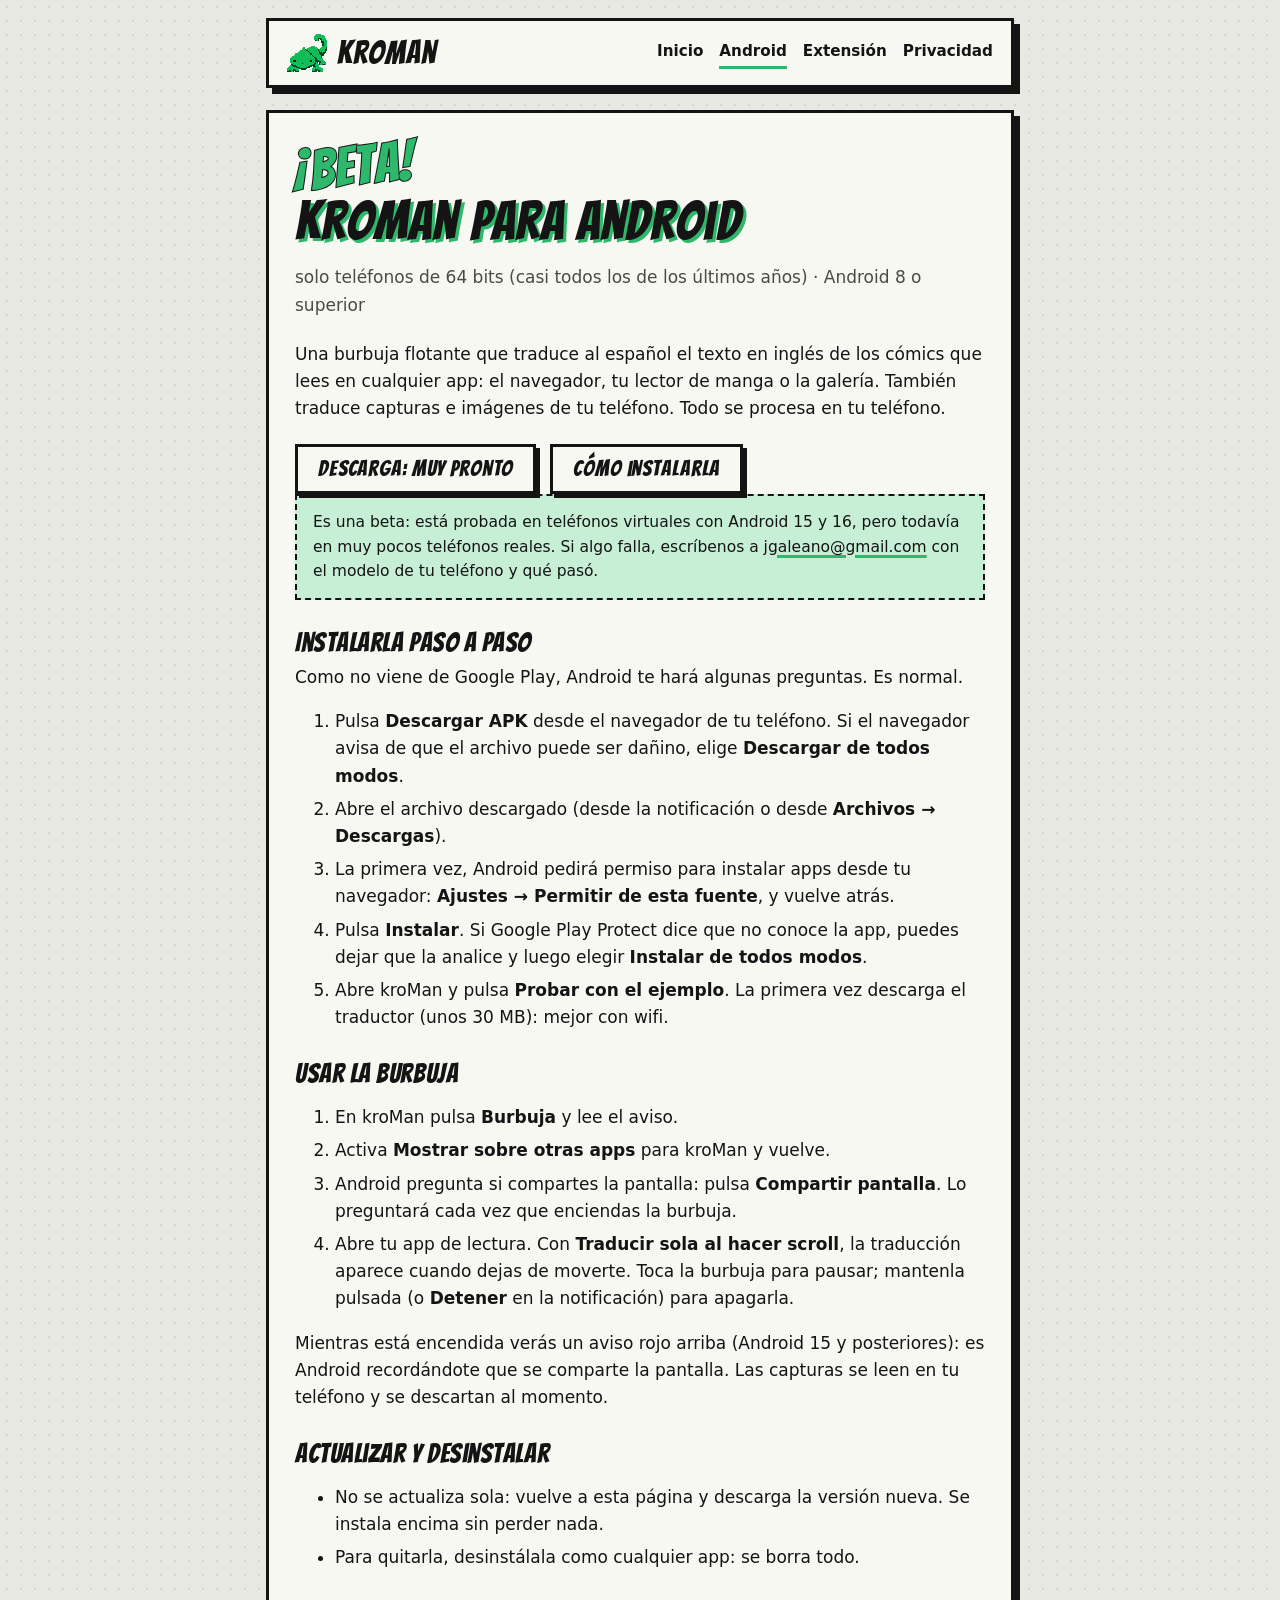
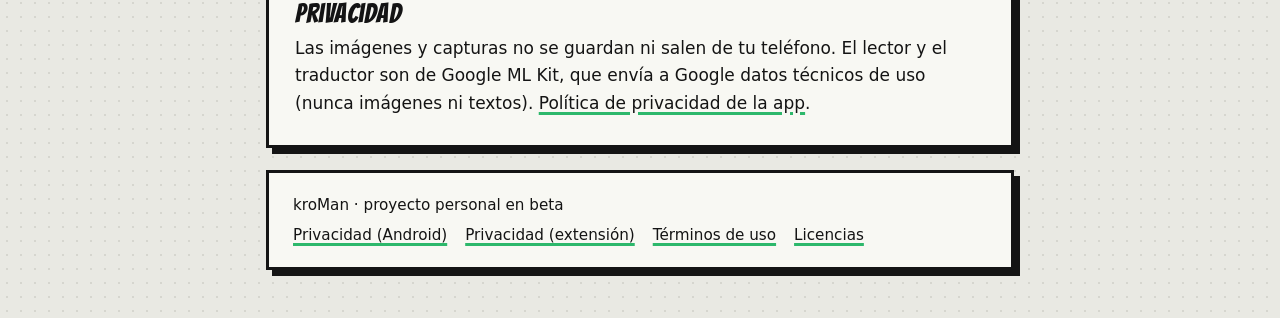
==== android.html @ 311bc1f8 "Web de kroMan" ====
<!doctype html>
<html lang="es">
<head>
  <meta charset="utf-8">
  <meta name="viewport" content="width=device-width, initial-scale=1">
  <title>kroMan para Android (beta) — descarga e instalación</title>
  <meta name="description" content="Descarga la beta de kroMan para Android: una burbuja flotante que traduce al español el texto de los cómics que lees en cualquier app. Gratis, todo en tu teléfono.">
  <meta name="theme-color" content="#141414">
  <meta property="og:title" content="kroMan para Android (beta)">
  <meta property="og:description" content="Una burbuja que traduce al español los cómics que lees, encima de cualquier app.">
  <meta property="og:image" content="https://joseivangaleanorivas070-ux.github.io/assets/og.png">
  <meta property="og:url" content="https://joseivangaleanorivas070-ux.github.io/android.html">
  <link rel="canonical" href="https://joseivangaleanorivas070-ux.github.io/android.html">
  <link rel="icon" href="assets/favicon.png">
  <link rel="stylesheet" href="assets/site.css">
</head>
<body>
  <div class="strip">
  <header class="panel top">
    <a class="brand" href="./"><img src="assets/logo.png" alt="" width="40" height="40"><span>kroMan</span></a>
    <nav aria-label="Principal"><a href="./">Inicio</a><a href="android.html" aria-current="page">Android</a><a href="instalar.html">Extensión</a><a href="privacidad-android.html">Privacidad</a></nav>
  </header>

  <main class="panel doc">
    <span class="sfx" aria-hidden="true">¡Beta!</span>
    <h1>kroMan para Android</h1>
    <p class="updated">solo teléfonos de 64 bits (casi todos los de los últimos años) · Android 8 o superior</p>

    <p>Una burbuja flotante que traduce al español el texto en inglés de los cómics que lees en cualquier app: el navegador, tu lector de manga o la galería. También traduce capturas e imágenes de tu teléfono. Todo se procesa en tu teléfono.</p>

    <div class="actions">
      <!-- DESCARGA: se activa al publicar el primer APK firmado -->
      <span class="btn" aria-disabled="true">Descarga: muy pronto</span>
      <a class="btn" href="#instalar">Cómo instalarla</a>
    </div>

    <p class="note">Es una beta: está probada en teléfonos virtuales con Android 15 y 16, pero todavía en muy pocos teléfonos reales. Si algo falla, escríbenos a <a href="mailto:jgaleano@gmail.com?subject=kroMan%20Android">jgaleano@gmail.com</a> con el modelo de tu teléfono y qué pasó.</p>

    <h2 id="instalar">Instalarla paso a paso</h2>
    <p>Como no viene de Google Play, Android te hará algunas preguntas. Es normal.</p>
    <ol>
      <li>Pulsa <b>Descargar APK</b> desde el navegador de tu teléfono. Si el navegador avisa de que el archivo puede ser dañino, elige <b>Descargar de todos modos</b>.</li>
      <li>Abre el archivo descargado (desde la notificación o desde <b>Archivos → Descargas</b>).</li>
      <li>La primera vez, Android pedirá permiso para instalar apps desde tu navegador: <b>Ajustes → Permitir de esta fuente</b>, y vuelve atrás.</li>
      <li>Pulsa <b>Instalar</b>. Si Google Play Protect dice que no conoce la app, puedes dejar que la analice y luego elegir <b>Instalar de todos modos</b>.</li>
      <li>Abre kroMan y pulsa <b>Probar con el ejemplo</b>. La primera vez descarga el traductor (unos 30 MB): mejor con wifi.</li>
    </ol>

    <h2>Usar la burbuja</h2>
    <ol>
      <li>En kroMan pulsa <b>Burbuja</b> y lee el aviso.</li>
      <li>Activa <b>Mostrar sobre otras apps</b> para kroMan y vuelve.</li>
      <li>Android pregunta si compartes la pantalla: pulsa <b>Compartir pantalla</b>. Lo preguntará cada vez que enciendas la burbuja.</li>
      <li>Abre tu app de lectura. Con <b>Traducir sola al hacer scroll</b>, la traducción aparece cuando dejas de moverte. Toca la burbuja para pausar; mantenla pulsada (o <b>Detener</b> en la notificación) para apagarla.</li>
    </ol>
    <p>Mientras está encendida verás un aviso rojo arriba (Android 15 y posteriores): es Android recordándote que se comparte la pantalla. Las capturas se leen en tu teléfono y se descartan al momento.</p>

    <h2>Actualizar y desinstalar</h2>
    <ul>
      <li>No se actualiza sola: vuelve a esta página y descarga la versión nueva. Se instala encima sin perder nada.</li>
      <li>Para quitarla, desinstálala como cualquier app: se borra todo.</li>
    </ul>

    <h2>Privacidad</h2>
    <p>Las imágenes y capturas no se guardan ni salen de tu teléfono. El lector y el traductor son de Google ML Kit, que envía a Google datos técnicos de uso (nunca imágenes ni textos). <a href="privacidad-android.html">Política de privacidad de la app</a>.</p>
  </main>

  <footer class="panel">
    <span>kroMan · proyecto personal en beta</span>
    <nav class="links" aria-label="Legal"><a href="privacidad-android.html">Privacidad (Android)</a><a href="privacidad.html">Privacidad (extensión)</a><a href="terminos.html">Términos de uso</a><a href="licencias.html">Licencias</a></nav>
  </footer>
  </div>
  <script src="assets/site.js"></script>
</body>
</html>
---- assets/site.css ----
/* ============================================================
   kroMan — web pública
   La página es una tira de webtoon: viñetas con borde de tinta,
   sombra dura de imprenta y calle entre viñetas, de arriba abajo.
   Sin dependencias externas (fuentes alojadas aquí: sin rastreo).
   ============================================================ */

@font-face {
  font-family: "Bangers";
  src: url("bangers.woff2") format("woff2");
  font-display: swap;
}
@font-face {
  font-family: "Comic Neue";
  src: url("comic-neue-700.woff2") format("woff2");
  font-weight: 700;
  font-display: swap;
}

:root {
  /* Papel de la viñeta, tinta y trama: no cambian con el tema (como un cómic impreso). */
  --paper: #f8f8f3;
  --ink: #141414;
  --tone: #c9c9c1;
  --soft: #4a4a46;
  /* El color del camaleón: cambia al tocarlo (ver site.js). */
  --tinte: #2db86b;
  --tinte-claro: #c7efd6;
  /* La "calle" entre viñetas (el fondo de la página). */
  --gutter: #e9e9e3;
  --gutter-dot: #d6d6cf;
  --display: "Bangers", "Impact", sans-serif;
  --letter: "Comic Neue", "Comic Sans MS", system-ui, sans-serif;
  --body: system-ui, -apple-system, "Segoe UI", Roboto, sans-serif;
  --line: 3px;
  --shadow: 6px 6px 0 var(--ink);
}

/* Modo oscuro: la calle se oscurece como en las apps de lectura; las viñetas siguen siendo papel. */
@media (prefers-color-scheme: dark) {
  :root:not([data-theme="light"]) {
    --gutter: #161618;
    --gutter-dot: #222226;
    --shadow: 6px 6px 0 #000;
  }
}
:root[data-theme="dark"] {
  --gutter: #161618;
  --gutter-dot: #222226;
  --shadow: 6px 6px 0 #000;
}

*, *::before, *::after { box-sizing: border-box; }
html { -webkit-text-size-adjust: 100%; scroll-behavior: smooth; }
@media (prefers-reduced-motion: reduce) { html { scroll-behavior: auto; } }

body {
  margin: 0;
  color: var(--ink);
  font: 400 1.0625rem/1.6 var(--body);
  background-color: var(--gutter);
  background-image: radial-gradient(var(--gutter-dot) 1.4px, transparent 1.5px);
  background-size: 14px 14px;
}

a { color: inherit; text-decoration-color: var(--tinte); text-decoration-thickness: 3px; text-underline-offset: 0.18em; }
a:hover { background: var(--tinte-claro); }
:focus-visible { outline: 3px solid var(--tinte); outline-offset: 3px; }
img { max-width: 100%; }

/* ---------- La tira ---------- */

.strip {
  max-width: 780px;
  margin: 0 auto;
  padding: 18px 16px 48px;
  display: grid;
  gap: 22px; /* la calle */
}

.panel {
  position: relative;
  background: var(--paper);
  border: var(--line) solid var(--ink);
  box-shadow: var(--shadow);
  padding: 28px 26px;
  overflow: hidden;
}
.panel.tone {
  background-image: radial-gradient(var(--tone) 1.3px, transparent 1.4px);
  background-size: 9px 9px;
}

.row { display: grid; grid-template-columns: repeat(3, 1fr); gap: 16px; }
.row.two { grid-template-columns: repeat(2, 1fr); }
.row .panel { padding: 20px 18px; }

/* ---------- Cabecera ---------- */

.top {
  display: flex;
  align-items: center;
  justify-content: space-between;
  gap: 12px 20px;
  flex-wrap: wrap;
  padding: 12px 18px;
}
.brand { display: flex; align-items: center; gap: 10px; text-decoration: none; }
.brand:hover { background: none; }
.brand img { width: 40px; height: 40px; image-rendering: pixelated; filter: hue-rotate(var(--giro, 0deg)); }
.brand span { font: 2rem/1 var(--display); letter-spacing: 0.03em; }
.top nav { display: flex; flex-wrap: wrap; gap: 4px 16px; font-weight: 600; font-size: 0.95rem; }
.top nav a { text-decoration: none; padding: 2px 0; border-bottom: 3px solid transparent; }
.top nav a:hover, .top nav a[aria-current] { background: none; border-bottom-color: var(--tinte); }

/* ---------- Títulos con rotulado de cómic ---------- */

h1, h2, .sfx {
  font-family: var(--display);
  font-weight: 400;
  letter-spacing: 0.02em;
  line-height: 0.95;
}
h1 {
  font-size: clamp(2.9rem, 9vw, 5.2rem);
  line-height: 1.05;
  margin: 0 0 14px;
  /* Letra de papel con contorno de tinta y sombra del color del camaleón: rotulado de portada. */
  -webkit-text-stroke: 2px var(--ink);
  color: var(--paper);
  text-shadow: 5px 5px 0 var(--tinte);
  paint-order: stroke fill;
}
h1 .plain { color: var(--ink); -webkit-text-stroke: 0; text-shadow: none; display: block; font-size: 0.48em; margin-top: 12px; letter-spacing: 0.04em; }
h2 { font-size: clamp(2rem, 6vw, 2.9rem); margin: 0 0 14px; }
h3 { font-size: 1.08rem; margin: 0 0 6px; }
.panel p { margin: 0 0 12px; }
.panel p:last-child { margin-bottom: 0; }
.muted { color: var(--soft); }

/* Rótulo de efecto de sonido. */
.sfx {
  display: inline-block;
  font-size: clamp(2.2rem, 7vw, 3.4rem);
  color: var(--tinte);
  -webkit-text-stroke: 2px var(--ink);
  paint-order: stroke fill;
  transform: rotate(-6deg);
}

/* Número de paso (los pasos sí son una secuencia). */
.step {
  display: inline-grid;
  place-items: center;
  width: 46px;
  height: 46px;
  margin-bottom: 10px;
  border: var(--line) solid var(--ink);
  border-radius: 50%;
  background: var(--tinte);
  font: 1.6rem/1 var(--display);
  box-shadow: 3px 3px 0 var(--ink);
}

/* ---------- Globos de diálogo ---------- */

.bubble {
  position: relative;
  display: inline-block;
  max-width: 34ch;
  padding: 14px 20px;
  background: #fff;
  border: 2.5px solid var(--ink);
  border-radius: 999px / 70%;
  font: 700 1.02rem/1.25 var(--letter);
  text-transform: uppercase;
  text-align: center;
  color: var(--ink);
}
/* Cola del globo: dos triángulos (borde y relleno). */
.bubble::before, .bubble::after {
  content: "";
  position: absolute;
  bottom: -18px;
  right: 30px;
  border: 10px solid transparent;
  border-top: 18px solid var(--ink);
  border-bottom: 0;
}
.bubble::after { bottom: -13px; right: 32px; border-width: 8px; border-top: 14px solid #fff; border-bottom: 0; }
.bubble.left::before { right: auto; left: 30px; }
.bubble.left::after { right: auto; left: 32px; }

/* ---------- Botones: pegatinas con sombra dura ---------- */

.actions { display: flex; flex-wrap: wrap; gap: 14px; margin-top: 22px; }
.btn {
  display: inline-block;
  padding: 11px 20px;
  border: var(--line) solid var(--ink);
  background: var(--paper);
  color: var(--ink);
  font: 1.35rem/1 var(--display);
  letter-spacing: 0.04em;
  text-decoration: none;
  box-shadow: 4px 4px 0 var(--ink);
  transition: transform 0.08s, box-shadow 0.08s;
}
.btn:hover { background: var(--paper); transform: translate(-1px, -1px); box-shadow: 5px 5px 0 var(--ink); }
.btn:active { transform: translate(4px, 4px); box-shadow: 0 0 0 var(--ink); }
.btn.primary, .btn.primary:hover { background: var(--tinte); }

/* ---------- Portada ---------- */

.hero { padding: 34px 30px 30px; }
.hero .lead { font-size: 1.13rem; max-width: 46ch; }
/* Líneas de velocidad detrás del título. */
.hero::before {
  content: "";
  position: absolute;
  inset: -40%;
  background: repeating-conic-gradient(from 0deg at 80% 25%, transparent 0deg 7deg, rgba(20, 20, 20, 0.05) 7deg 8deg);
  pointer-events: none;
}
.hero > * { position: relative; }

/* La viñeta de demostración: globo que cambia entre inglés y español. */
.demo {
  margin-top: 28px;
  display: grid;
  grid-template-columns: 1fr auto;
  align-items: end;
  gap: 8px 18px;
}
.demo-panel {
  position: relative;
  min-height: 230px;
  border: var(--line) solid var(--ink);
  background-color: #fff;
  background-image: radial-gradient(var(--tone) 1.6px, transparent 1.7px);
  background-size: 11px 11px;
  display: grid;
  place-items: center;
  padding: 40px 16px 40px;
}
.demo-bubble { position: relative; border: 0; background: none; padding: 0; cursor: pointer; font: inherit; color: inherit; }
.demo-bubble .bubble { font-size: clamp(1.05rem, 3.6vw, 1.45rem); padding: 26px 34px; max-width: 22ch; }
.demo-bubble .es { display: none; }
.demo-bubble[aria-pressed="true"] .en { display: none; }
.demo-bubble[aria-pressed="true"] .es { display: inline-block; }
.demo-hint { position: absolute; left: 12px; bottom: 8px; font-size: 0.85rem; color: var(--soft); }
.tag {
  position: absolute;
  top: 10px;
  left: 10px;
  padding: 2px 10px;
  border: 2px solid var(--ink);
  background: var(--tinte);
  font: 1rem/1.3 var(--display);
  letter-spacing: 0.05em;
}

/* El camaleón: narrador de la tira. Tocarlo cambia el color de la web. */
.mascot { display: grid; justify-items: center; gap: 22px; }
.mascot .bubble { font-size: 0.85rem; padding: 10px 14px; max-width: 16ch; }
.chameleon {
  width: 104px;
  height: 104px;
  padding: 12px;
  border: var(--line) solid var(--ink);
  border-radius: 50%;
  background: var(--paper);
  box-shadow: 4px 4px 0 var(--ink);
  cursor: pointer;
}
.chameleon img { display: block; width: 100%; height: 100%; image-rendering: pixelated; filter: hue-rotate(var(--giro, 0deg)); transition: filter 0.35s; }
.chameleon:active { transform: translate(3px, 3px); box-shadow: 1px 1px 0 var(--ink); }

/* ---------- Listas de datos ---------- */

.facts { display: grid; grid-template-columns: repeat(2, 1fr); gap: 18px 26px; margin-top: 8px; }
.facts h3 { font-family: var(--display); font-weight: 400; font-size: 1.45rem; letter-spacing: 0.03em; }
.facts p { color: var(--soft); }

/* ---------- Preguntas como diálogo ---------- */

.dialog { display: grid; gap: 34px; margin-top: 8px; }
.dialog .q { justify-self: start; border-radius: 28px; }
.dialog .a { justify-self: end; max-width: 46ch; font: 500 1rem/1.5 var(--body); text-transform: none; text-align: left; border-radius: 28px; }
.dialog .a::before { right: 34px; }
.dialog .a::after { right: 36px; }

/* ---------- Aviso ---------- */

.note {
  margin-top: 18px;
  padding: 14px 16px;
  border: 2px dashed var(--ink);
  background: var(--tinte-claro);
  font-size: 0.97rem;
}

/* ---------- Final de la tira ---------- */

.end { text-align: center; padding: 36px 24px 30px; }
.end .sfx { font-size: clamp(2.6rem, 9vw, 4.2rem); transform: rotate(-3deg); }
footer.panel { padding: 20px 24px; font-size: 0.95rem; }
footer .links { display: flex; flex-wrap: wrap; gap: 6px 18px; margin-top: 6px; }

/* ---------- Páginas legales y guía (una viñeta larga) ---------- */

.doc h1 {
  font-size: clamp(2.4rem, 7vw, 3.4rem);
  -webkit-text-stroke: 0;
  color: var(--ink);
  text-shadow: 3px 3px 0 var(--tinte);
}
.doc .updated { color: var(--soft); margin: 0 0 22px; }
.doc h2 { font-size: 1.7rem; margin: 30px 0 8px; }
.doc li { margin: 6px 0; }
.doc code, .doc kbd { font-size: 0.92em; background: #fff; border: 1.5px solid var(--ink); padding: 0 5px; }
.doc table { border-collapse: collapse; width: 100%; font-size: 0.95rem; border: 2px solid var(--ink); }
.doc th, .doc td { text-align: left; padding: 8px 10px; border-bottom: 1.5px solid var(--ink); vertical-align: top; }
.doc th { background: var(--tinte-claro); }

/* ---------- Móvil ---------- */

@media (max-width: 680px) {
  .strip { padding: 12px 12px 36px; gap: 16px; }
  .panel { padding: 22px 18px; }
  .hero { padding: 26px 18px 22px; }
  .row, .row.two, .facts { grid-template-columns: 1fr; }
  .demo { grid-template-columns: 1fr; }
  .mascot { grid-template-columns: auto 1fr; justify-items: start; align-items: center; }
  .mascot .bubble { order: 2; }
  .mascot .bubble::before, .mascot .bubble::after { display: none; }
  .chameleon { width: 76px; height: 76px; }
  .top nav { font-size: 0.9rem; gap: 2px 12px; }
  .doc table { display: block; overflow-x: auto; }
}

@media (prefers-reduced-motion: reduce) {
  .btn, .chameleon img { transition: none; }
}
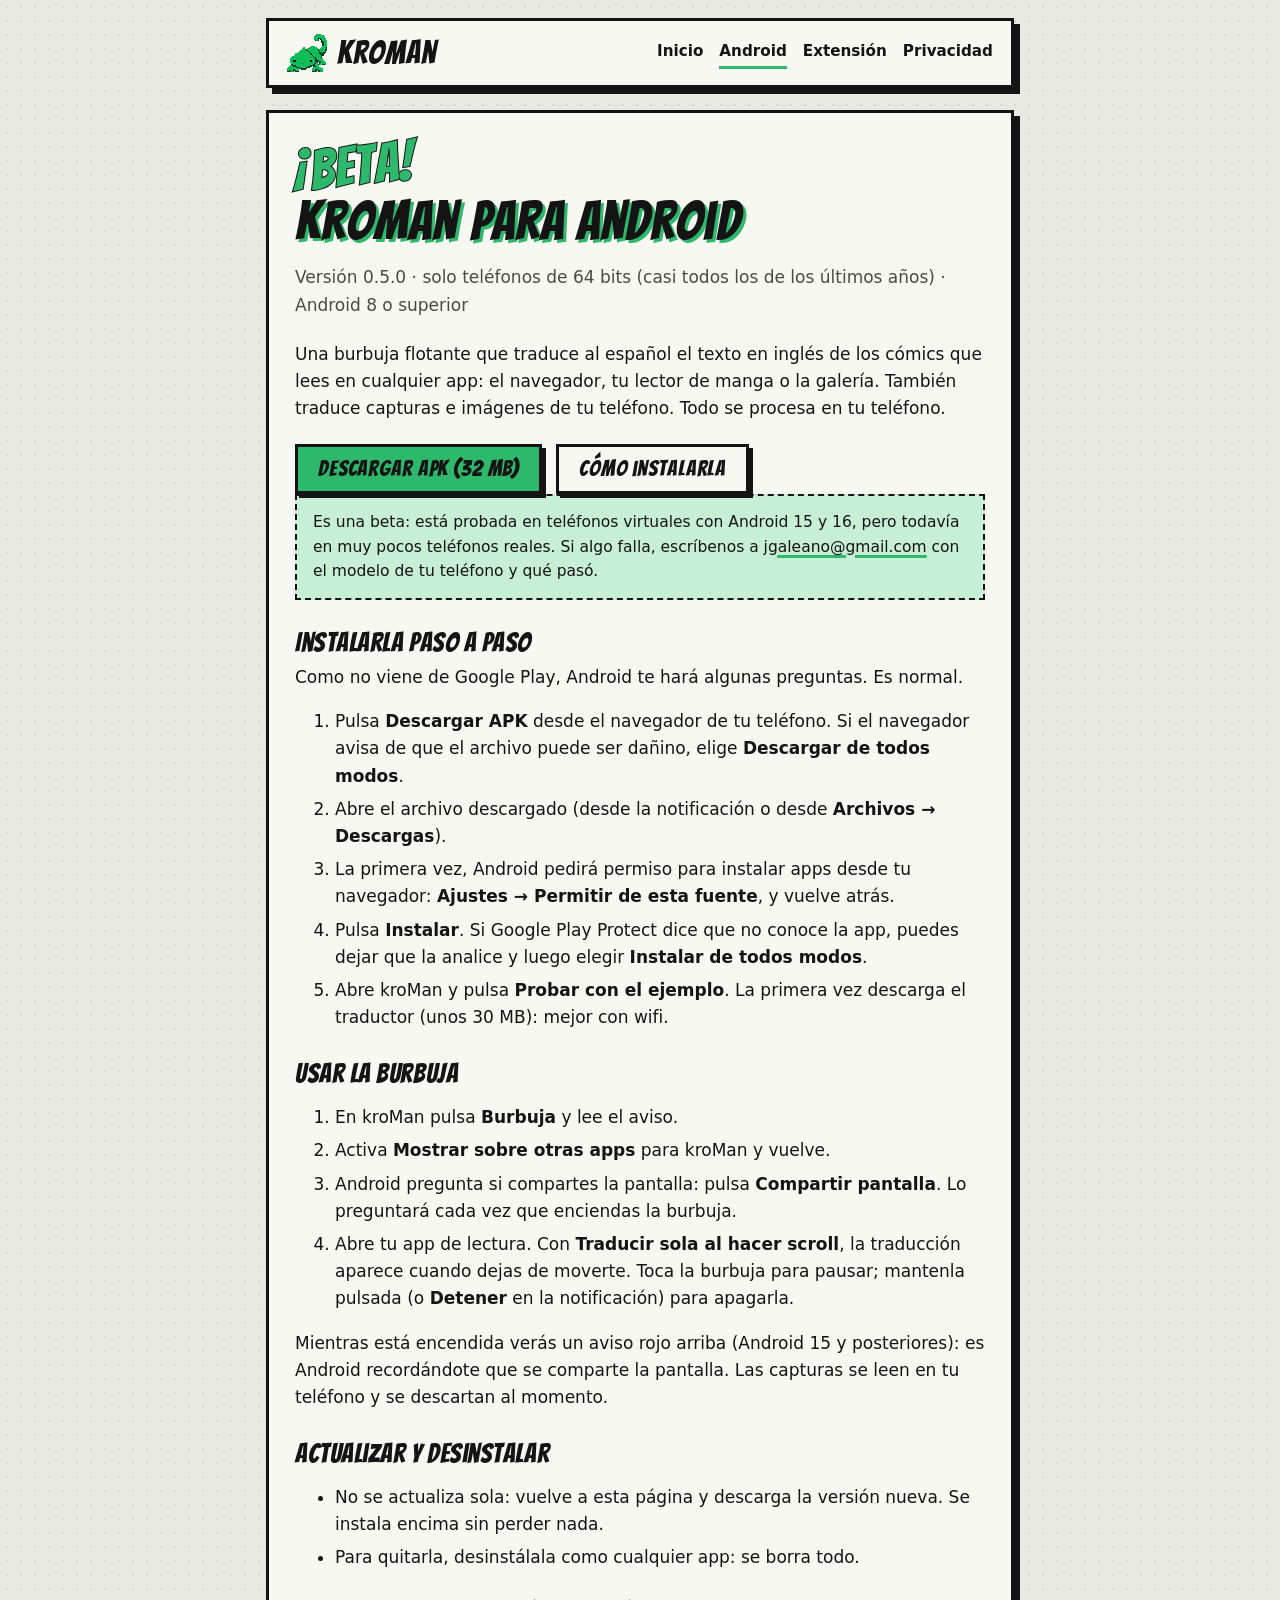
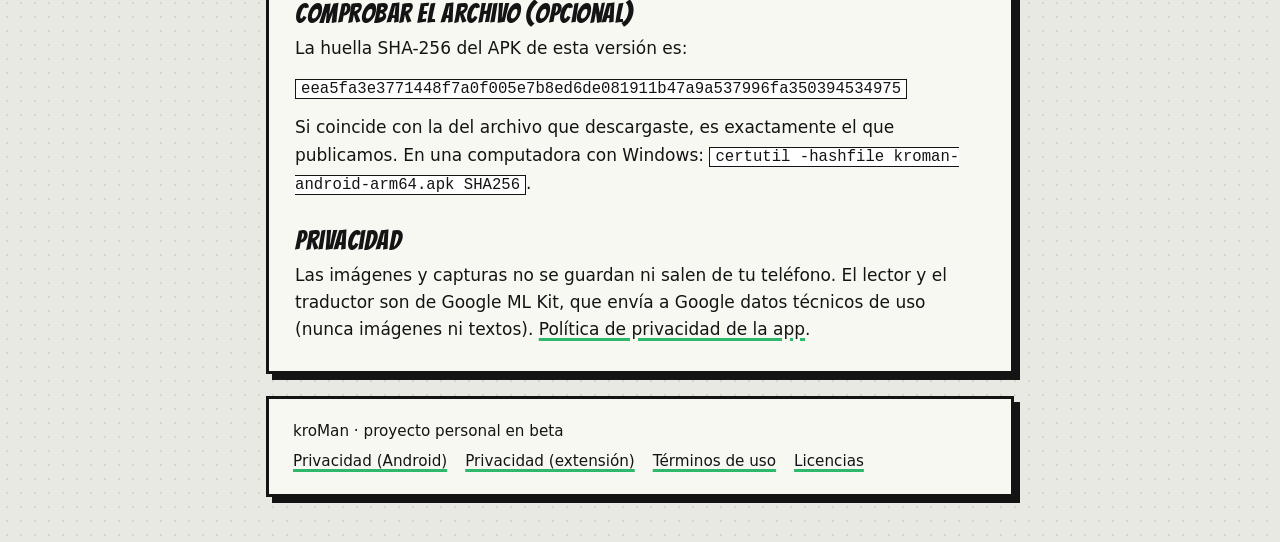
==== commit 0fab2e42: "Descarga de kroMan para Android 0.5.0" ====
--- a/android.html
+++ b/android.html
@@ -24,13 +24,12 @@
   <main class="panel doc">
     <span class="sfx" aria-hidden="true">¡Beta!</span>
     <h1>kroMan para Android</h1>
-    <p class="updated">solo teléfonos de 64 bits (casi todos los de los últimos años) · Android 8 o superior</p>
+    <p class="updated">Versión 0.5.0 · solo teléfonos de 64 bits (casi todos los de los últimos años) · Android 8 o superior</p>
 
     <p>Una burbuja flotante que traduce al español el texto en inglés de los cómics que lees en cualquier app: el navegador, tu lector de manga o la galería. También traduce capturas e imágenes de tu teléfono. Todo se procesa en tu teléfono.</p>
 
     <div class="actions">
-      <!-- DESCARGA: se activa al publicar el primer APK firmado -->
-      <span class="btn" aria-disabled="true">Descarga: muy pronto</span>
+      <a class="btn primary" href="https://github.com/joseivangaleanorivas070-ux/joseivangaleanorivas070-ux.github.io/releases/latest/download/kroman-android-arm64.apk">Descargar APK (32 MB)</a>
       <a class="btn" href="#instalar">Cómo instalarla</a>
     </div>
 
@@ -61,6 +60,11 @@
       <li>Para quitarla, desinstálala como cualquier app: se borra todo.</li>
     </ul>
 
+    <h2>Comprobar el archivo (opcional)</h2>
+    <p>La huella SHA-256 del APK de esta versión es:</p>
+    <p><code style="word-break:break-all">eea5fa3e3771448f7a0f005e7b8ed6de081911b47a9a537996fa350394534975</code></p>
+    <p>Si coincide con la del archivo que descargaste, es exactamente el que publicamos. En una computadora con Windows: <code>certutil -hashfile kroman-android-arm64.apk SHA256</code>.</p>
+
     <h2>Privacidad</h2>
     <p>Las imágenes y capturas no se guardan ni salen de tu teléfono. El lector y el traductor son de Google ML Kit, que envía a Google datos técnicos de uso (nunca imágenes ni textos). <a href="privacidad-android.html">Política de privacidad de la app</a>.</p>
   </main>
